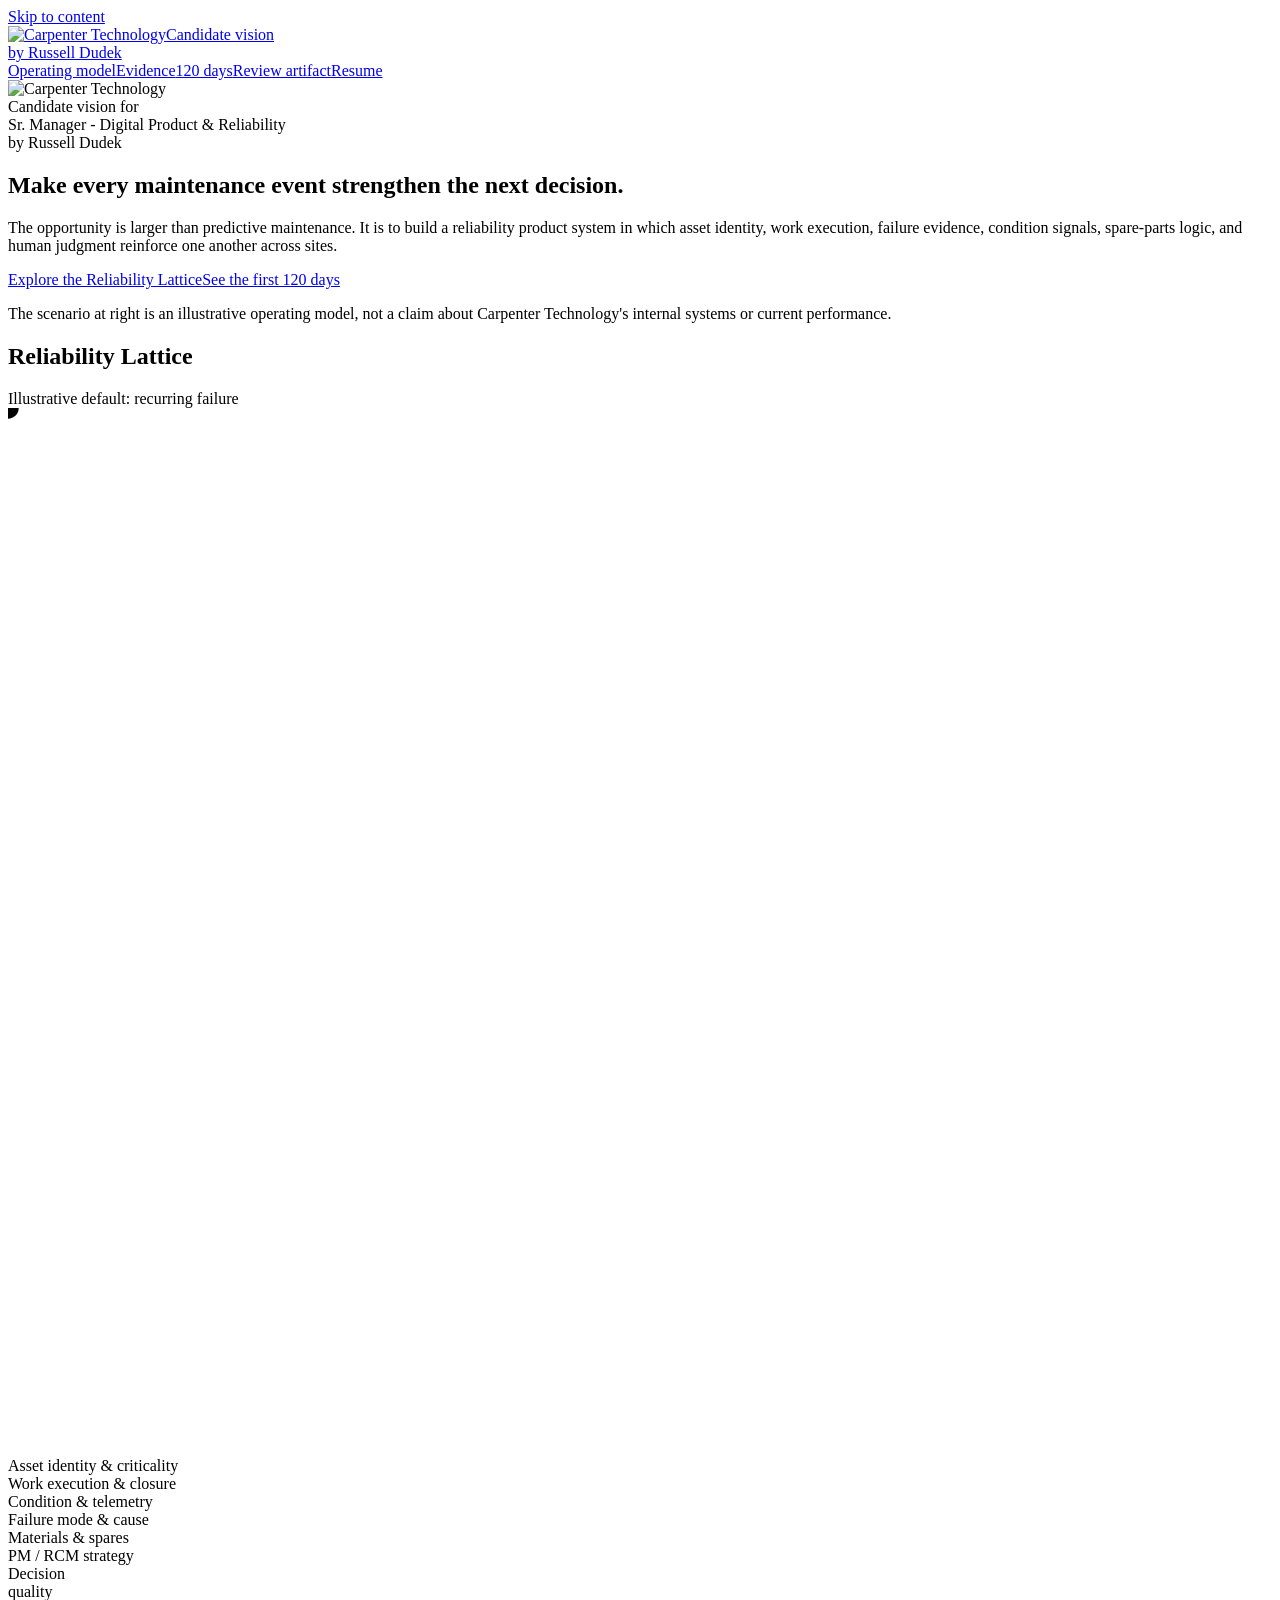
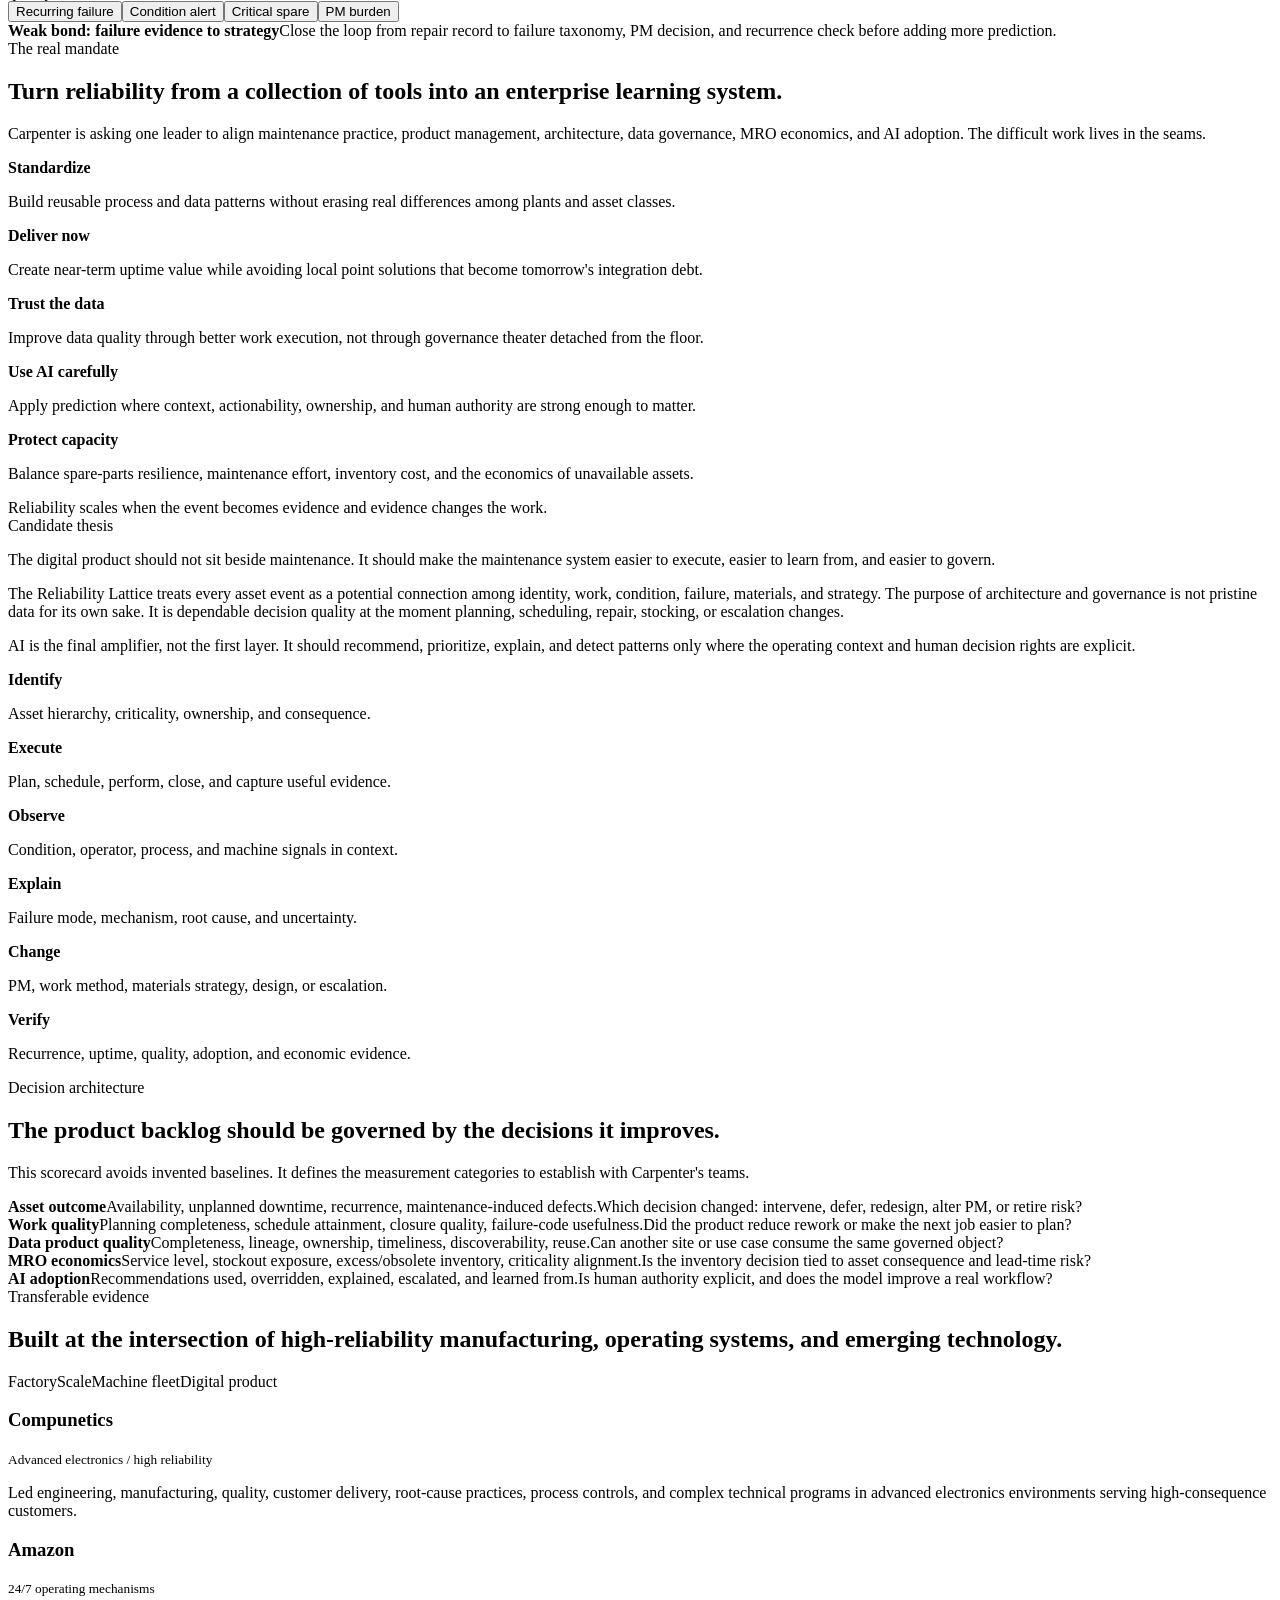
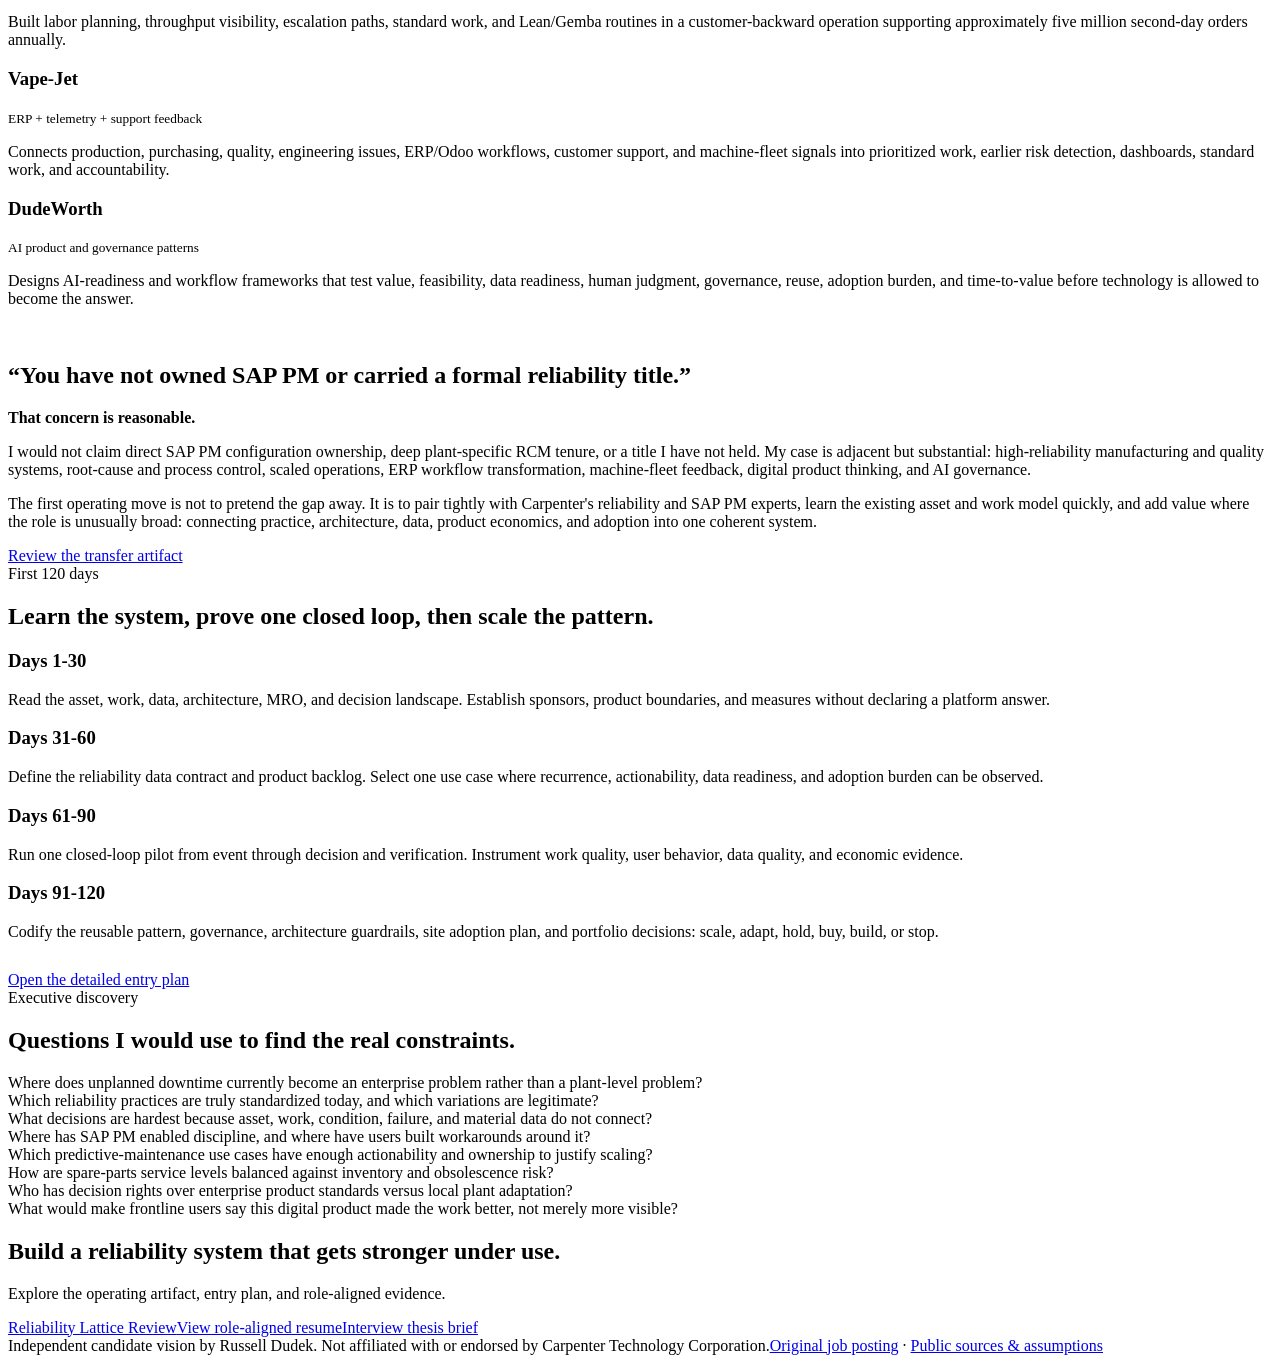
==== index.html @ b07e3f35 "Publish Carpenter candidate vision site" ====
<!doctype html><html lang="en"><head><meta charset="utf-8"><meta name="viewport" content="width=device-width,initial-scale=1"><title>Carpenter Technology - Digital Reliability Candidate Vision</title><meta name="description" content="Independent candidate vision by Russell Dudek for Sr. Manager - Digital Product & Reliability at Carpenter Technology."><link rel="stylesheet" href="styles.css"></head><body><a class="skip" href="#main">Skip to content</a><header class="site-header"><nav class="nav"><a class="nav-brand" href="index.html"><img src="assets/brand/Carpenter_Technology.svg" alt="Carpenter Technology"><span>Candidate vision<br>by Russell Dudek</span></a><div class="nav-links"><a href="index.html#model">Operating model</a><a href="index.html#evidence">Evidence</a><a href="120-day-plan.html">120 days</a><a href="reliability-review.html">Review artifact</a><a href="resume.html">Resume</a></div></nav></header><main id="main">
<section class="hero">
  <div class="hero-copy">
    <div class="employer-lockup"><img src="assets/brand/Carpenter_Technology.svg" alt="Carpenter Technology"><div class="independent">Candidate vision for<br>Sr. Manager - Digital Product & Reliability<br>by Russell Dudek</div></div>
    <h1>Make every maintenance event <strong>strengthen the next decision.</strong></h1>
    <p class="hero-deck">The opportunity is larger than predictive maintenance. It is to build a reliability product system in which asset identity, work execution, failure evidence, condition signals, spare-parts logic, and human judgment reinforce one another across sites.</p>
    <div class="hero-ctas"><a class="btn red" href="#model">Explore the Reliability Lattice</a><a class="btn secondary" href="120-day-plan.html">See the first 120 days</a></div>
    <p class="micro-note">The scenario at right is an illustrative operating model, not a claim about Carpenter Technology's internal systems or current performance.</p>
  </div>
  <div class="hero-system">
    <div class="lattice-wrap">
      <div class="lattice-title"><h2>Reliability Lattice</h2><span>Illustrative default: recurring failure</span></div>
      <div class="lattice" id="lattice" aria-live="polite">
        <svg viewBox="0 0 590 488" role="img" aria-label="Six connected reliability domains surrounding a decision core"><line class="bond b12" x1="91" y1="244" x2="207" y2="103"/><line class="bond b23" x1="207" y1="103" x2="373" y2="103"/><line class="bond b34" x1="373" y1="103" x2="491" y2="244"/><line class="bond b45" x1="491" y1="244" x2="373" y2="385"/><line class="bond b56" x1="373" y1="385" x2="207" y2="385"/><line class="bond b61" x1="207" y1="385" x2="91" y2="244"/><line class="bond b1c" x1="91" y1="244" x2="295" y2="244"/><line class="bond b2c" x1="207" y1="103" x2="295" y2="244"/><line class="bond b3c" x1="373" y1="103" x2="295" y2="244"/><line class="bond b4c" x1="491" y1="244" x2="295" y2="244"/><line class="bond b5c" x1="373" y1="385" x2="295" y2="244"/><line class="bond b6c" x1="207" y1="385" x2="295" y2="244"/><circle class="pulse" r="5"/></svg>
        <div class="node n1" data-node="asset">Asset identity & criticality</div><div class="node n2" data-node="work">Work execution & closure</div><div class="node n3" data-node="condition">Condition & telemetry</div><div class="node n4" data-node="failure">Failure mode & cause</div><div class="node n5" data-node="material">Materials & spares</div><div class="node n6" data-node="strategy">PM / RCM strategy</div><div class="lattice-core">Decision<br>quality</div>
      </div>
      <div class="scenario-controls" role="group" aria-label="Reliability scenarios"><button class="scenario" data-scenario="repeat" aria-pressed="true">Recurring failure</button><button class="scenario" data-scenario="alert" aria-pressed="false">Condition alert</button><button class="scenario" data-scenario="spare" aria-pressed="false">Critical spare</button><button class="scenario" data-scenario="pm" aria-pressed="false">PM burden</button></div>
      <div class="scenario-readout" id="scenario-readout"><strong>Weak bond: failure evidence to strategy</strong>Close the loop from repair record to failure taxonomy, PM decision, and recurrence check before adding more prediction.</div>
    </div>
  </div>
</section>
<section class="section pressure-band"><div class="container"><div class="section-kicker">The real mandate</div><h2>Turn reliability from a collection of tools into an enterprise learning system.</h2><p class="lead">Carpenter is asking one leader to align maintenance practice, product management, architecture, data governance, MRO economics, and AI adoption. The difficult work lives in the seams.</p><div class="pressure-grid"><div class="pressure"><b>Standardize</b><p>Build reusable process and data patterns without erasing real differences among plants and asset classes.</p></div><div class="pressure"><b>Deliver now</b><p>Create near-term uptime value while avoiding local point solutions that become tomorrow's integration debt.</p></div><div class="pressure"><b>Trust the data</b><p>Improve data quality through better work execution, not through governance theater detached from the floor.</p></div><div class="pressure"><b>Use AI carefully</b><p>Apply prediction where context, actionability, ownership, and human authority are strong enough to matter.</p></div><div class="pressure"><b>Protect capacity</b><p>Balance spare-parts resilience, maintenance effort, inventory cost, and the economics of unavailable assets.</p></div></div></div></section>
<section class="section" id="model"><div class="container"><div class="thesis-slab"><div class="big-quote">Reliability scales when the <span>event becomes evidence</span> and evidence changes the work.</div><div class="thesis-copy"><div class="section-kicker">Candidate thesis</div><p>The digital product should not sit beside maintenance. It should make the maintenance system easier to execute, easier to learn from, and easier to govern.</p><p>The Reliability Lattice treats every asset event as a potential connection among identity, work, condition, failure, materials, and strategy. The purpose of architecture and governance is not pristine data for its own sake. It is dependable decision quality at the moment planning, scheduling, repair, stocking, or escalation changes.</p><p>AI is the final amplifier, not the first layer. It should recommend, prioritize, explain, and detect patterns only where the operating context and human decision rights are explicit.</p></div></div><div class="model-rail"><div class="model-step" data-step="01"><b>Identify</b><p>Asset hierarchy, criticality, ownership, and consequence.</p></div><div class="model-step" data-step="02"><b>Execute</b><p>Plan, schedule, perform, close, and capture useful evidence.</p></div><div class="model-step" data-step="03"><b>Observe</b><p>Condition, operator, process, and machine signals in context.</p></div><div class="model-step" data-step="04"><b>Explain</b><p>Failure mode, mechanism, root cause, and uncertainty.</p></div><div class="model-step" data-step="05"><b>Change</b><p>PM, work method, materials strategy, design, or escalation.</p></div><div class="model-step" data-step="06"><b>Verify</b><p>Recurrence, uptime, quality, adoption, and economic evidence.</p></div></div></div></section>
<section class="section scorecard"><div class="container"><div class="section-kicker">Decision architecture</div><h2>The product backlog should be governed by the decisions it improves.</h2><p class="lead">This scorecard avoids invented baselines. It defines the measurement categories to establish with Carpenter's teams.</p><div class="score-row"><b>Asset outcome</b><span>Availability, unplanned downtime, recurrence, maintenance-induced defects.</span><span>Which decision changed: intervene, defer, redesign, alter PM, or retire risk?</span></div><div class="score-row"><b>Work quality</b><span>Planning completeness, schedule attainment, closure quality, failure-code usefulness.</span><span>Did the product reduce rework or make the next job easier to plan?</span></div><div class="score-row"><b>Data product quality</b><span>Completeness, lineage, ownership, timeliness, discoverability, reuse.</span><span>Can another site or use case consume the same governed object?</span></div><div class="score-row"><b>MRO economics</b><span>Service level, stockout exposure, excess/obsolete inventory, criticality alignment.</span><span>Is the inventory decision tied to asset consequence and lead-time risk?</span></div><div class="score-row"><b>AI adoption</b><span>Recommendations used, overridden, explained, escalated, and learned from.</span><span>Is human authority explicit, and does the model improve a real workflow?</span></div></div></section>
<section class="section" id="evidence"><div class="container"><div class="section-kicker">Transferable evidence</div><h2>Built at the intersection of high-reliability manufacturing, operating systems, and emerging technology.</h2><div class="evidence-path"><div class="evidence-rail"><span>Factory</span><span>Scale</span><span>Machine fleet</span><span>Digital product</span></div><div class="evidence-list"><div class="evidence-item"><div><h3>Compunetics</h3><small>Advanced electronics / high reliability</small></div><p>Led engineering, manufacturing, quality, customer delivery, root-cause practices, process controls, and complex technical programs in advanced electronics environments serving high-consequence customers.</p></div><div class="evidence-item"><div><h3>Amazon</h3><small>24/7 operating mechanisms</small></div><p>Built labor planning, throughput visibility, escalation paths, standard work, and Lean/Gemba routines in a customer-backward operation supporting approximately five million second-day orders annually.</p></div><div class="evidence-item"><div><h3>Vape-Jet</h3><small>ERP + telemetry + support feedback</small></div><p>Connects production, purchasing, quality, engineering issues, ERP/Odoo workflows, customer support, and machine-fleet signals into prioritized work, earlier risk detection, dashboards, standard work, and accountability.</p></div><div class="evidence-item"><div><h3>DudeWorth</h3><small>AI product and governance patterns</small></div><p>Designs AI-readiness and workflow frameworks that test value, feasibility, data readiness, human judgment, governance, reuse, adoption burden, and time-to-value before technology is allowed to become the answer.</p></div></div></div></div></section>
<section class="objection"><div><div class="section-kicker" style="color:#fff">The hard objection</div><h2>“You have not owned SAP PM or carried a formal reliability title.”</h2></div><div><strong>That concern is reasonable.</strong><p>I would not claim direct SAP PM configuration ownership, deep plant-specific RCM tenure, or a title I have not held. My case is adjacent but substantial: high-reliability manufacturing and quality systems, root-cause and process control, scaled operations, ERP workflow transformation, machine-fleet feedback, digital product thinking, and AI governance.</p><p>The first operating move is not to pretend the gap away. It is to pair tightly with Carpenter's reliability and SAP PM experts, learn the existing asset and work model quickly, and add value where the role is unusually broad: connecting practice, architecture, data, product economics, and adoption into one coherent system.</p><a class="btn secondary" href="reliability-review.html">Review the transfer artifact</a></div></section>
<section class="section"><div class="container"><div class="section-kicker">First 120 days</div><h2>Learn the system, prove one closed loop, then scale the pattern.</h2><div class="plan-strip"><div class="phase"><h3>Days 1-30</h3><p>Read the asset, work, data, architecture, MRO, and decision landscape. Establish sponsors, product boundaries, and measures without declaring a platform answer.</p></div><div class="phase"><h3>Days 31-60</h3><p>Define the reliability data contract and product backlog. Select one use case where recurrence, actionability, data readiness, and adoption burden can be observed.</p></div><div class="phase"><h3>Days 61-90</h3><p>Run one closed-loop pilot from event through decision and verification. Instrument work quality, user behavior, data quality, and economic evidence.</p></div><div class="phase"><h3>Days 91-120</h3><p>Codify the reusable pattern, governance, architecture guardrails, site adoption plan, and portfolio decisions: scale, adapt, hold, buy, build, or stop.</p></div></div><div style="margin-top:30px"><a class="btn" href="120-day-plan.html">Open the detailed entry plan</a></div></div></section>
<section class="section"><div class="container"><div class="section-kicker">Executive discovery</div><h2>Questions I would use to find the real constraints.</h2><div class="question-list"><div class="question">Where does unplanned downtime currently become an enterprise problem rather than a plant-level problem?</div><div class="question">Which reliability practices are truly standardized today, and which variations are legitimate?</div><div class="question">What decisions are hardest because asset, work, condition, failure, and material data do not connect?</div><div class="question">Where has SAP PM enabled discipline, and where have users built workarounds around it?</div><div class="question">Which predictive-maintenance use cases have enough actionability and ownership to justify scaling?</div><div class="question">How are spare-parts service levels balanced against inventory and obsolescence risk?</div><div class="question">Who has decision rights over enterprise product standards versus local plant adaptation?</div><div class="question">What would make frontline users say this digital product made the work better, not merely more visible?</div></div></div></section>
<section class="final-cta"><h2>Build a reliability system that gets stronger under use.</h2><p>Explore the operating artifact, entry plan, and role-aligned evidence.</p><div class="final-actions"><a class="btn red" href="reliability-review.html">Reliability Lattice Review</a><a class="btn secondary" href="resume.html">View role-aligned resume</a><a class="btn secondary" href="interview-brief.html">Interview thesis brief</a></div></section>
</main><footer class="footer"><div class="footer-inner"><span>Independent candidate vision by Russell Dudek. Not affiliated with or endorsed by Carpenter Technology Corporation.</span><span><a href="https://cartech.wd5.myworkdayjobs.com/CTCExternal/job/Reading-PA/Sr-Manager---Digital-Product---Reliability_26532?source=LinkedIn">Original job posting</a> · <a href="sources.html">Public sources & assumptions</a></span></div></footer><script src="app.js"></script></body></html>
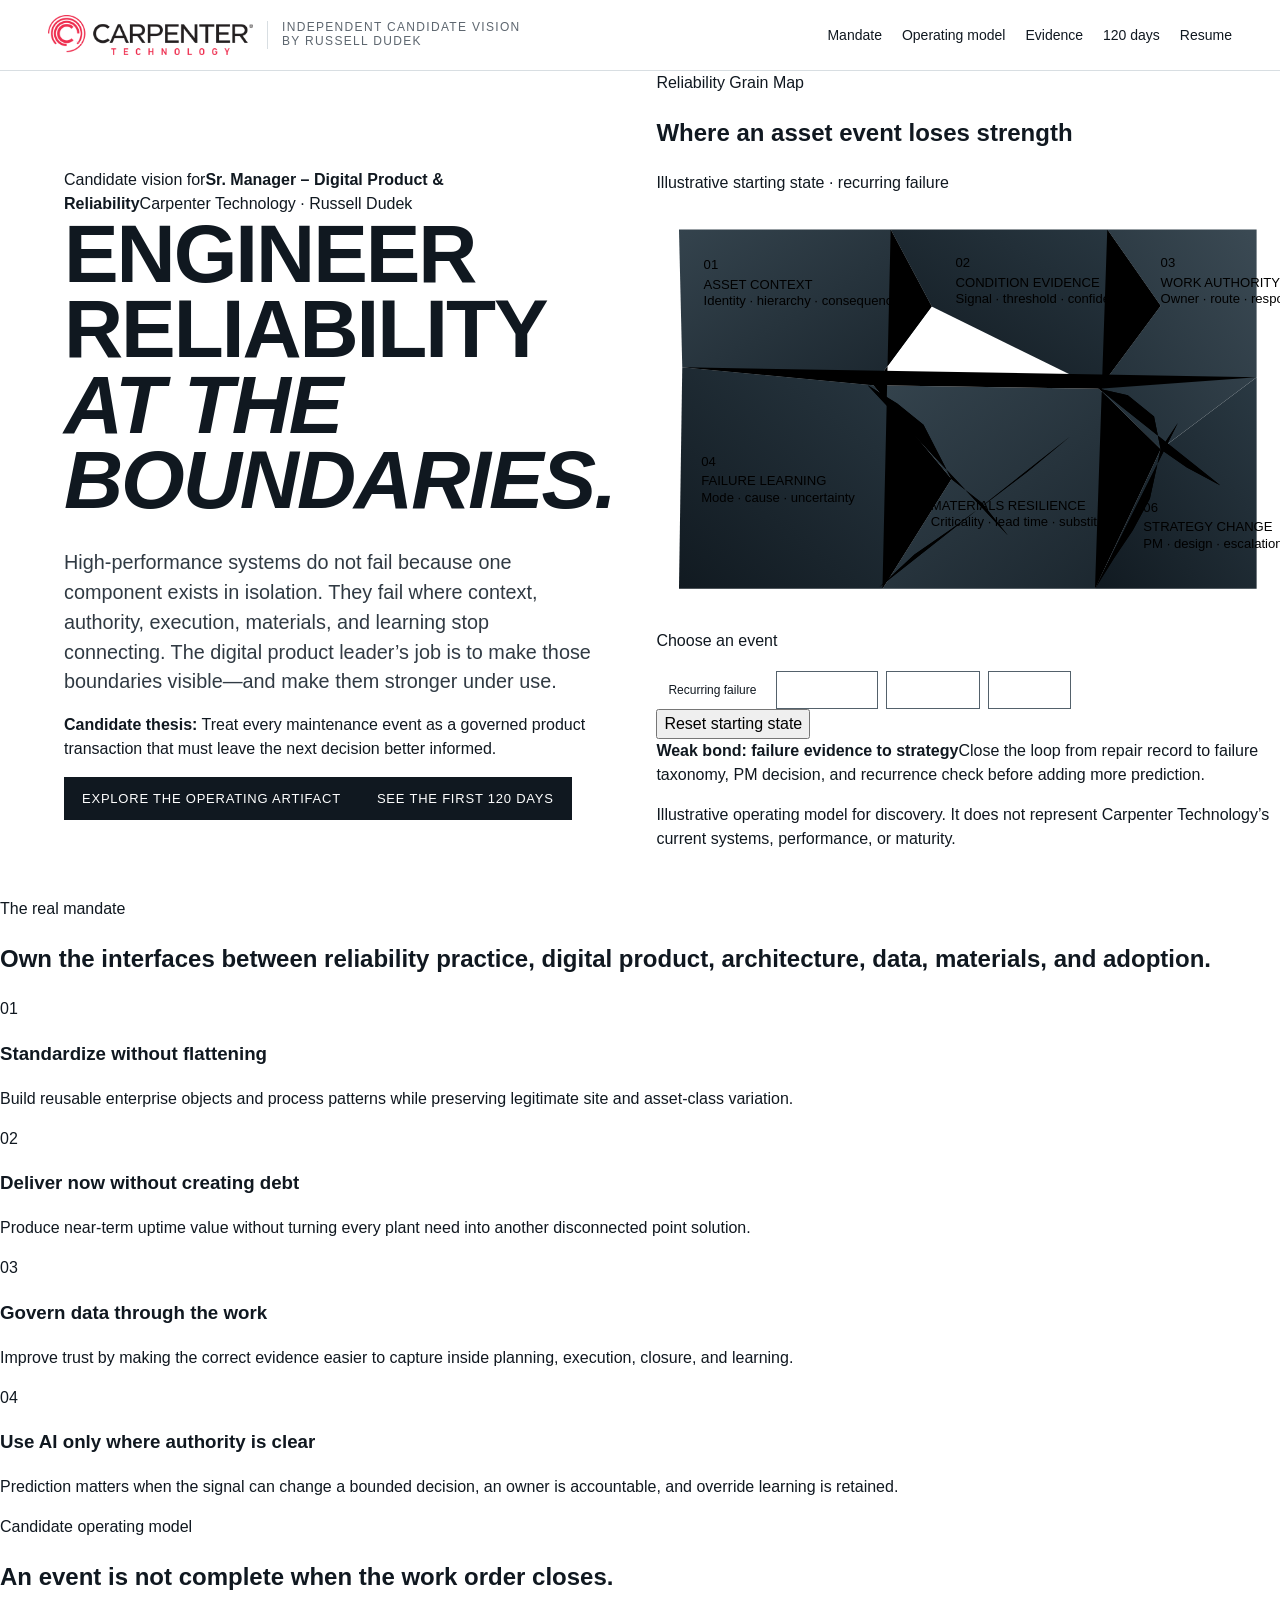
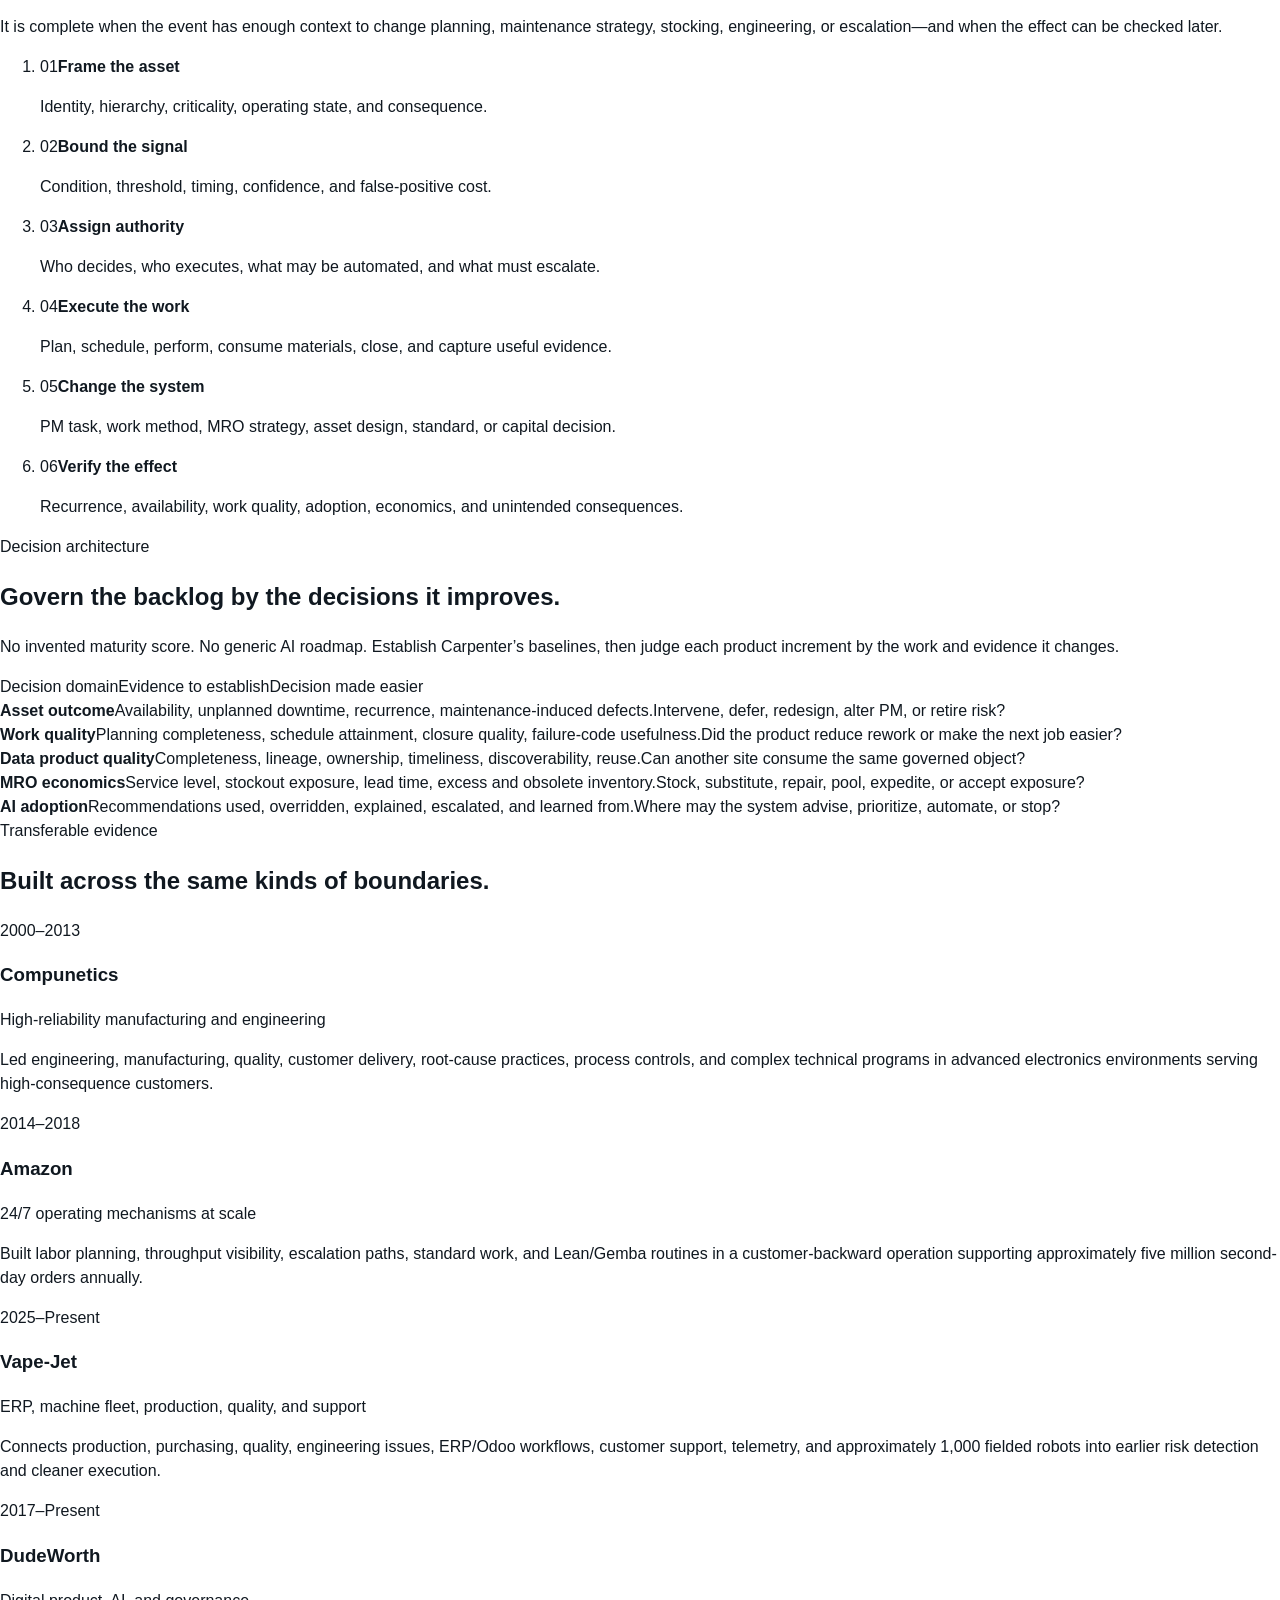
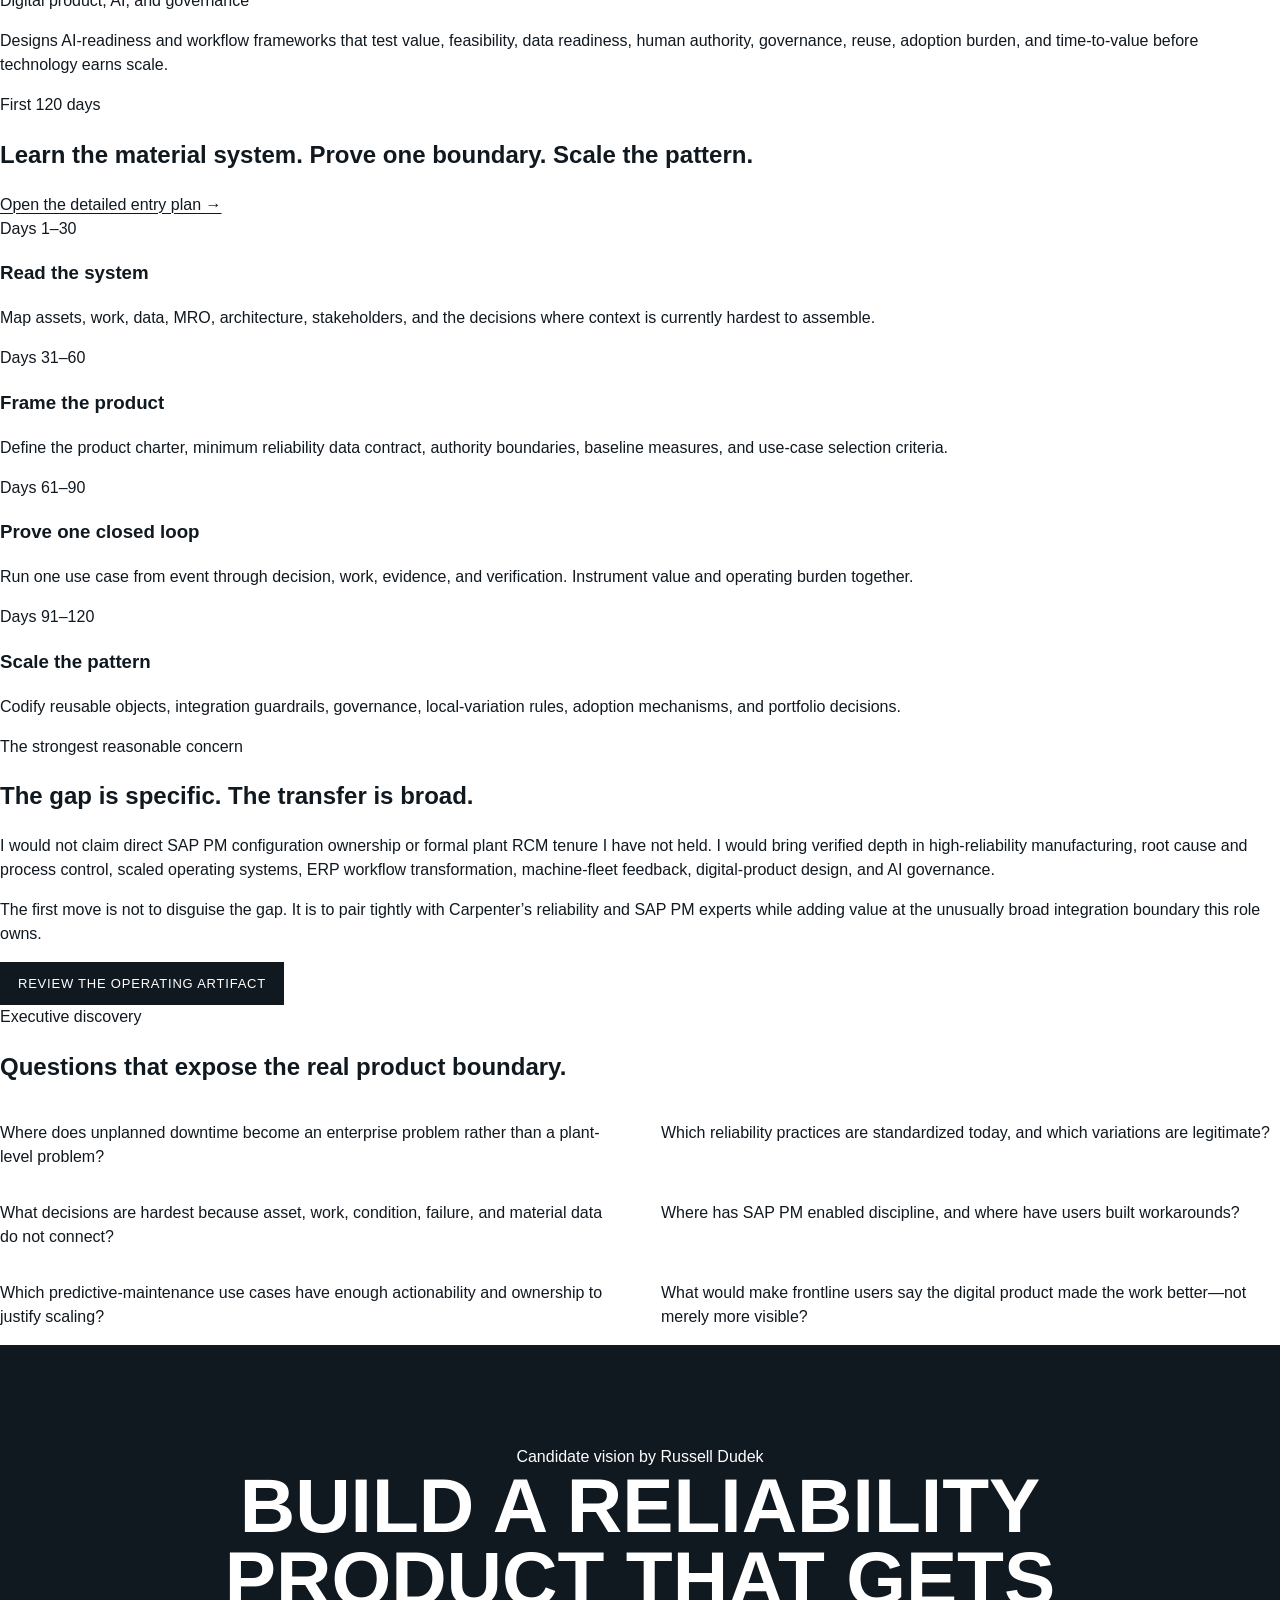
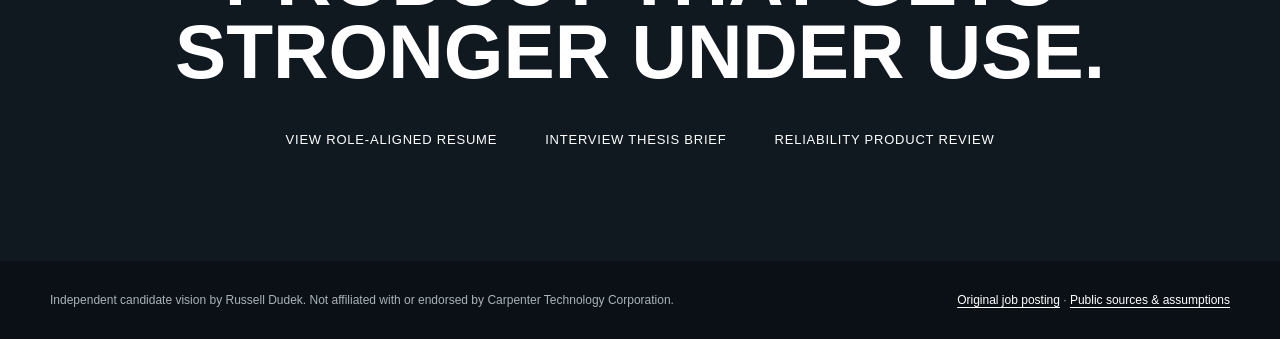
==== commit bc112516: "Redesign Carpenter candidate vision around reliability boundaries" ====
--- a/index.html
+++ b/index.html
@@ -1,30 +1 @@
-<!doctype html><html lang="en"><head><meta charset="utf-8"><meta name="viewport" content="width=device-width,initial-scale=1"><title>Carpenter Technology - Digital Reliability Candidate Vision</title><meta name="description" content="Independent candidate vision by Russell Dudek for Sr. Manager - Digital Product & Reliability at Carpenter Technology."><link rel="stylesheet" href="styles.css"></head><body><a class="skip" href="#main">Skip to content</a><header class="site-header"><nav class="nav"><a class="nav-brand" href="index.html"><img src="assets/brand/Carpenter_Technology.svg" alt="Carpenter Technology"><span>Candidate vision<br>by Russell Dudek</span></a><div class="nav-links"><a href="index.html#model">Operating model</a><a href="index.html#evidence">Evidence</a><a href="120-day-plan.html">120 days</a><a href="reliability-review.html">Review artifact</a><a href="resume.html">Resume</a></div></nav></header><main id="main">
-<section class="hero">
-  <div class="hero-copy">
-    <div class="employer-lockup"><img src="assets/brand/Carpenter_Technology.svg" alt="Carpenter Technology"><div class="independent">Candidate vision for<br>Sr. Manager - Digital Product & Reliability<br>by Russell Dudek</div></div>
-    <h1>Make every maintenance event <strong>strengthen the next decision.</strong></h1>
-    <p class="hero-deck">The opportunity is larger than predictive maintenance. It is to build a reliability product system in which asset identity, work execution, failure evidence, condition signals, spare-parts logic, and human judgment reinforce one another across sites.</p>
-    <div class="hero-ctas"><a class="btn red" href="#model">Explore the Reliability Lattice</a><a class="btn secondary" href="120-day-plan.html">See the first 120 days</a></div>
-    <p class="micro-note">The scenario at right is an illustrative operating model, not a claim about Carpenter Technology's internal systems or current performance.</p>
-  </div>
-  <div class="hero-system">
-    <div class="lattice-wrap">
-      <div class="lattice-title"><h2>Reliability Lattice</h2><span>Illustrative default: recurring failure</span></div>
-      <div class="lattice" id="lattice" aria-live="polite">
-        <svg viewBox="0 0 590 488" role="img" aria-label="Six connected reliability domains surrounding a decision core"><line class="bond b12" x1="91" y1="244" x2="207" y2="103"/><line class="bond b23" x1="207" y1="103" x2="373" y2="103"/><line class="bond b34" x1="373" y1="103" x2="491" y2="244"/><line class="bond b45" x1="491" y1="244" x2="373" y2="385"/><line class="bond b56" x1="373" y1="385" x2="207" y2="385"/><line class="bond b61" x1="207" y1="385" x2="91" y2="244"/><line class="bond b1c" x1="91" y1="244" x2="295" y2="244"/><line class="bond b2c" x1="207" y1="103" x2="295" y2="244"/><line class="bond b3c" x1="373" y1="103" x2="295" y2="244"/><line class="bond b4c" x1="491" y1="244" x2="295" y2="244"/><line class="bond b5c" x1="373" y1="385" x2="295" y2="244"/><line class="bond b6c" x1="207" y1="385" x2="295" y2="244"/><circle class="pulse" r="5"/></svg>
-        <div class="node n1" data-node="asset">Asset identity & criticality</div><div class="node n2" data-node="work">Work execution & closure</div><div class="node n3" data-node="condition">Condition & telemetry</div><div class="node n4" data-node="failure">Failure mode & cause</div><div class="node n5" data-node="material">Materials & spares</div><div class="node n6" data-node="strategy">PM / RCM strategy</div><div class="lattice-core">Decision<br>quality</div>
-      </div>
-      <div class="scenario-controls" role="group" aria-label="Reliability scenarios"><button class="scenario" data-scenario="repeat" aria-pressed="true">Recurring failure</button><button class="scenario" data-scenario="alert" aria-pressed="false">Condition alert</button><button class="scenario" data-scenario="spare" aria-pressed="false">Critical spare</button><button class="scenario" data-scenario="pm" aria-pressed="false">PM burden</button></div>
-      <div class="scenario-readout" id="scenario-readout"><strong>Weak bond: failure evidence to strategy</strong>Close the loop from repair record to failure taxonomy, PM decision, and recurrence check before adding more prediction.</div>
-    </div>
-  </div>
-</section>
-<section class="section pressure-band"><div class="container"><div class="section-kicker">The real mandate</div><h2>Turn reliability from a collection of tools into an enterprise learning system.</h2><p class="lead">Carpenter is asking one leader to align maintenance practice, product management, architecture, data governance, MRO economics, and AI adoption. The difficult work lives in the seams.</p><div class="pressure-grid"><div class="pressure"><b>Standardize</b><p>Build reusable process and data patterns without erasing real differences among plants and asset classes.</p></div><div class="pressure"><b>Deliver now</b><p>Create near-term uptime value while avoiding local point solutions that become tomorrow's integration debt.</p></div><div class="pressure"><b>Trust the data</b><p>Improve data quality through better work execution, not through governance theater detached from the floor.</p></div><div class="pressure"><b>Use AI carefully</b><p>Apply prediction where context, actionability, ownership, and human authority are strong enough to matter.</p></div><div class="pressure"><b>Protect capacity</b><p>Balance spare-parts resilience, maintenance effort, inventory cost, and the economics of unavailable assets.</p></div></div></div></section>
-<section class="section" id="model"><div class="container"><div class="thesis-slab"><div class="big-quote">Reliability scales when the <span>event becomes evidence</span> and evidence changes the work.</div><div class="thesis-copy"><div class="section-kicker">Candidate thesis</div><p>The digital product should not sit beside maintenance. It should make the maintenance system easier to execute, easier to learn from, and easier to govern.</p><p>The Reliability Lattice treats every asset event as a potential connection among identity, work, condition, failure, materials, and strategy. The purpose of architecture and governance is not pristine data for its own sake. It is dependable decision quality at the moment planning, scheduling, repair, stocking, or escalation changes.</p><p>AI is the final amplifier, not the first layer. It should recommend, prioritize, explain, and detect patterns only where the operating context and human decision rights are explicit.</p></div></div><div class="model-rail"><div class="model-step" data-step="01"><b>Identify</b><p>Asset hierarchy, criticality, ownership, and consequence.</p></div><div class="model-step" data-step="02"><b>Execute</b><p>Plan, schedule, perform, close, and capture useful evidence.</p></div><div class="model-step" data-step="03"><b>Observe</b><p>Condition, operator, process, and machine signals in context.</p></div><div class="model-step" data-step="04"><b>Explain</b><p>Failure mode, mechanism, root cause, and uncertainty.</p></div><div class="model-step" data-step="05"><b>Change</b><p>PM, work method, materials strategy, design, or escalation.</p></div><div class="model-step" data-step="06"><b>Verify</b><p>Recurrence, uptime, quality, adoption, and economic evidence.</p></div></div></div></section>
-<section class="section scorecard"><div class="container"><div class="section-kicker">Decision architecture</div><h2>The product backlog should be governed by the decisions it improves.</h2><p class="lead">This scorecard avoids invented baselines. It defines the measurement categories to establish with Carpenter's teams.</p><div class="score-row"><b>Asset outcome</b><span>Availability, unplanned downtime, recurrence, maintenance-induced defects.</span><span>Which decision changed: intervene, defer, redesign, alter PM, or retire risk?</span></div><div class="score-row"><b>Work quality</b><span>Planning completeness, schedule attainment, closure quality, failure-code usefulness.</span><span>Did the product reduce rework or make the next job easier to plan?</span></div><div class="score-row"><b>Data product quality</b><span>Completeness, lineage, ownership, timeliness, discoverability, reuse.</span><span>Can another site or use case consume the same governed object?</span></div><div class="score-row"><b>MRO economics</b><span>Service level, stockout exposure, excess/obsolete inventory, criticality alignment.</span><span>Is the inventory decision tied to asset consequence and lead-time risk?</span></div><div class="score-row"><b>AI adoption</b><span>Recommendations used, overridden, explained, escalated, and learned from.</span><span>Is human authority explicit, and does the model improve a real workflow?</span></div></div></section>
-<section class="section" id="evidence"><div class="container"><div class="section-kicker">Transferable evidence</div><h2>Built at the intersection of high-reliability manufacturing, operating systems, and emerging technology.</h2><div class="evidence-path"><div class="evidence-rail"><span>Factory</span><span>Scale</span><span>Machine fleet</span><span>Digital product</span></div><div class="evidence-list"><div class="evidence-item"><div><h3>Compunetics</h3><small>Advanced electronics / high reliability</small></div><p>Led engineering, manufacturing, quality, customer delivery, root-cause practices, process controls, and complex technical programs in advanced electronics environments serving high-consequence customers.</p></div><div class="evidence-item"><div><h3>Amazon</h3><small>24/7 operating mechanisms</small></div><p>Built labor planning, throughput visibility, escalation paths, standard work, and Lean/Gemba routines in a customer-backward operation supporting approximately five million second-day orders annually.</p></div><div class="evidence-item"><div><h3>Vape-Jet</h3><small>ERP + telemetry + support feedback</small></div><p>Connects production, purchasing, quality, engineering issues, ERP/Odoo workflows, customer support, and machine-fleet signals into prioritized work, earlier risk detection, dashboards, standard work, and accountability.</p></div><div class="evidence-item"><div><h3>DudeWorth</h3><small>AI product and governance patterns</small></div><p>Designs AI-readiness and workflow frameworks that test value, feasibility, data readiness, human judgment, governance, reuse, adoption burden, and time-to-value before technology is allowed to become the answer.</p></div></div></div></div></section>
-<section class="objection"><div><div class="section-kicker" style="color:#fff">The hard objection</div><h2>“You have not owned SAP PM or carried a formal reliability title.”</h2></div><div><strong>That concern is reasonable.</strong><p>I would not claim direct SAP PM configuration ownership, deep plant-specific RCM tenure, or a title I have not held. My case is adjacent but substantial: high-reliability manufacturing and quality systems, root-cause and process control, scaled operations, ERP workflow transformation, machine-fleet feedback, digital product thinking, and AI governance.</p><p>The first operating move is not to pretend the gap away. It is to pair tightly with Carpenter's reliability and SAP PM experts, learn the existing asset and work model quickly, and add value where the role is unusually broad: connecting practice, architecture, data, product economics, and adoption into one coherent system.</p><a class="btn secondary" href="reliability-review.html">Review the transfer artifact</a></div></section>
-<section class="section"><div class="container"><div class="section-kicker">First 120 days</div><h2>Learn the system, prove one closed loop, then scale the pattern.</h2><div class="plan-strip"><div class="phase"><h3>Days 1-30</h3><p>Read the asset, work, data, architecture, MRO, and decision landscape. Establish sponsors, product boundaries, and measures without declaring a platform answer.</p></div><div class="phase"><h3>Days 31-60</h3><p>Define the reliability data contract and product backlog. Select one use case where recurrence, actionability, data readiness, and adoption burden can be observed.</p></div><div class="phase"><h3>Days 61-90</h3><p>Run one closed-loop pilot from event through decision and verification. Instrument work quality, user behavior, data quality, and economic evidence.</p></div><div class="phase"><h3>Days 91-120</h3><p>Codify the reusable pattern, governance, architecture guardrails, site adoption plan, and portfolio decisions: scale, adapt, hold, buy, build, or stop.</p></div></div><div style="margin-top:30px"><a class="btn" href="120-day-plan.html">Open the detailed entry plan</a></div></div></section>
-<section class="section"><div class="container"><div class="section-kicker">Executive discovery</div><h2>Questions I would use to find the real constraints.</h2><div class="question-list"><div class="question">Where does unplanned downtime currently become an enterprise problem rather than a plant-level problem?</div><div class="question">Which reliability practices are truly standardized today, and which variations are legitimate?</div><div class="question">What decisions are hardest because asset, work, condition, failure, and material data do not connect?</div><div class="question">Where has SAP PM enabled discipline, and where have users built workarounds around it?</div><div class="question">Which predictive-maintenance use cases have enough actionability and ownership to justify scaling?</div><div class="question">How are spare-parts service levels balanced against inventory and obsolescence risk?</div><div class="question">Who has decision rights over enterprise product standards versus local plant adaptation?</div><div class="question">What would make frontline users say this digital product made the work better, not merely more visible?</div></div></div></section>
-<section class="final-cta"><h2>Build a reliability system that gets stronger under use.</h2><p>Explore the operating artifact, entry plan, and role-aligned evidence.</p><div class="final-actions"><a class="btn red" href="reliability-review.html">Reliability Lattice Review</a><a class="btn secondary" href="resume.html">View role-aligned resume</a><a class="btn secondary" href="interview-brief.html">Interview thesis brief</a></div></section>
-</main><footer class="footer"><div class="footer-inner"><span>Independent candidate vision by Russell Dudek. Not affiliated with or endorsed by Carpenter Technology Corporation.</span><span><a href="https://cartech.wd5.myworkdayjobs.com/CTCExternal/job/Reading-PA/Sr-Manager---Digital-Product---Reliability_26532?source=LinkedIn">Original job posting</a> · <a href="sources.html">Public sources & assumptions</a></span></div></footer><script src="app.js"></script></body></html>+<!doctype html><html lang="en"><head><meta charset="utf-8"><meta name="viewport" content="width=device-width,initial-scale=1"><title>Carpenter Technology | Digital Product & Reliability Candidate Vision</title><meta name="description" content="Independent candidate vision by Russell Dudek for Sr. Manager – Digital Product & Reliability at Carpenter Technology."><link rel="stylesheet" href="styles.css"></head><body><a class="skip" href="#main">Skip to content</a><header class="site-header"><nav class="nav" aria-label="Primary navigation"><a class="nav-brand" href="index.html"><img src="assets/brand/Carpenter_Technology.svg" alt="Carpenter Technology"><span>Independent candidate vision<br>by Russell Dudek</span></a><div class="nav-links"><a href="#mandate">Mandate</a><a href="#model">Operating model</a><a href="#evidence">Evidence</a><a href="120-day-plan.html">120 days</a><a class="nav-cta" href="resume.html">Resume</a></div></nav></header><main id="main"><section class="hero"><div class="hero-copy"><div class="candidate-lockup"><span>Candidate vision for</span><strong>Sr. Manager – Digital Product & Reliability</strong><span>Carpenter Technology · Russell Dudek</span></div><h1>Engineer reliability <em>at the boundaries.</em></h1><p class="hero-deck">High-performance systems do not fail because one component exists in isolation. They fail where context, authority, execution, materials, and learning stop connecting. The digital product leader’s job is to make those boundaries visible—and make them stronger under use.</p><div class="hero-thesis"><span class="thesis-rule" aria-hidden="true"></span><p><strong>Candidate thesis:</strong> Treat every maintenance event as a governed product transaction that must leave the next decision better informed.</p></div><div class="hero-actions"><a class="btn btn-primary" href="#grain-map">Explore the operating artifact</a><a class="btn btn-ghost" href="120-day-plan.html">See the first 120 days</a></div></div><div class="hero-art" id="grain-map"><div class="artifact-heading"><div><span class="artifact-kicker">Reliability Grain Map</span><h2>Where an asset event loses strength</h2></div><span class="artifact-default">Illustrative starting state · recurring failure</span></div><div class="grain-field" data-scenario="repeat" aria-live="polite"><svg class="grain-svg" viewBox="0 0 760 520" role="img" aria-labelledby="grain-title grain-desc"><title id="grain-title">Reliability Grain Map</title><desc id="grain-desc">A metallurgical grain-boundary metaphor showing six connected reliability domains. Scenario selection reveals the boundary where context or authority is lost, then shows the product response that closes the learning loop.</desc><defs><linearGradient id="metalA" x1="0" y1="0" x2="1" y2="1"><stop offset="0" stop-color="#34434D"/><stop offset="1" stop-color="#19242C"/></linearGradient><linearGradient id="metalB" x1="1" y1="0" x2="0" y2="1"><stop offset="0" stop-color="#2A3943"/><stop offset="1" stop-color="#111A21"/></linearGradient><linearGradient id="metalC" x1="0" y1="1" x2="1" y2="0"><stop offset="0" stop-color="#202D36"/><stop offset="1" stop-color="#3B4A54"/></linearGradient><filter id="softGlow" x="-50%" y="-50%" width="200%" height="200%"><feGaussianBlur stdDeviation="5" result="blur"/><feMerge><feMergeNode in="blur"/><feMergeNode in="SourceGraphic"/></feMerge></filter></defs><g class="grain-regions"><path class="grain-zone" data-zone="asset" d="M28 42H286L336 136L265 232L32 210Z" fill="url(#metalA)"/><path class="grain-zone" data-zone="condition" d="M286 42H550L615 135L540 236L336 136Z" fill="url(#metalB)"/><path class="grain-zone" data-zone="work" d="M550 42H732V222L615 310L540 236L615 135Z" fill="url(#metalC)"/><path class="grain-zone" data-zone="failure" d="M32 210L265 232L360 346L276 480H28Z" fill="url(#metalB)"/><path class="grain-zone" data-zone="materials" d="M265 232L540 236L615 310L535 480H276L360 346Z" fill="url(#metalA)"/><path class="grain-zone" data-zone="strategy" d="M615 310L732 222V480H535Z" fill="url(#metalB)"/></g><g class="grain-lines" aria-hidden="true"><path d="M286 42L336 136L265 232L360 346L276 480"/><path d="M550 42L615 135L540 236L615 310L535 480"/><path d="M32 210L265 232L540 236L732 222"/></g><g class="fractures" aria-hidden="true"><path class="fracture fracture-repeat" data-fracture="repeat" d="M258 232L294 254L326 280L360 346L397 375L429 415"/><path class="fracture fracture-alert" data-fracture="alert" d="M540 236L575 244L607 270L615 310L647 332L688 354"/><path class="fracture fracture-spare" data-fracture="spare" d="M272 478L315 438L360 407L402 376L452 338L504 295"/><path class="fracture fracture-pm" data-fracture="pm" d="M535 480L558 443L581 409L602 370L615 310L636 278"/></g><g class="repairs" aria-hidden="true"><path class="repair repair-repeat" data-repair="repeat" d="M258 232L294 254L326 280L360 346L397 375L429 415"/><path class="repair repair-alert" data-repair="alert" d="M540 236L575 244L607 270L615 310L647 332L688 354"/><path class="repair repair-spare" data-repair="spare" d="M272 478L315 438L360 407L402 376L452 338L504 295"/><path class="repair repair-pm" data-repair="pm" d="M535 480L558 443L581 409L602 370L615 310L636 278"/></g><g class="grain-labels"><g transform="translate(58 90)"><text class="label-index">01</text><text class="label-title" y="24">ASSET CONTEXT</text><text class="label-sub" y="44">Identity · hierarchy · consequence</text></g><g transform="translate(365 88)"><text class="label-index">02</text><text class="label-title" y="24">CONDITION EVIDENCE</text><text class="label-sub" y="44">Signal · threshold · confidence</text></g><g transform="translate(615 88)"><text class="label-index">03</text><text class="label-title" y="24">WORK AUTHORITY</text><text class="label-sub" y="44">Owner · route · response</text></g><g transform="translate(55 330)"><text class="label-index">04</text><text class="label-title" y="24">FAILURE LEARNING</text><text class="label-sub" y="44">Mode · cause · uncertainty</text></g><g transform="translate(335 360)"><text class="label-index">05</text><text class="label-title" y="24">MATERIALS RESILIENCE</text><text class="label-sub" y="44">Criticality · lead time · substitute</text></g><g transform="translate(594 386)"><text class="label-index">06</text><text class="label-title" y="24">STRATEGY CHANGE</text><text class="label-sub" y="44">PM · design · escalation</text></g></g></svg><div class="boundary-marker" aria-hidden="true"><span></span></div></div><div class="scenario-bar"><div class="scenario-label">Choose an event</div><div class="scenario-controls" role="group" aria-label="Reliability event scenarios"><button class="scenario" type="button" data-scenario="repeat" aria-pressed="true">Recurring failure</button><button class="scenario" type="button" data-scenario="alert" aria-pressed="false">Condition alert</button><button class="scenario" type="button" data-scenario="spare" aria-pressed="false">Critical spare</button><button class="scenario" type="button" data-scenario="pm" aria-pressed="false">PM burden</button></div><button class="reset-state" type="button" data-reset>Reset starting state</button></div><div class="decision-readout" id="scenario-readout"><div class="readout-cell"><span>Boundary at risk</span><strong data-readout="boundary">Failure learning → strategy change</strong></div><div class="readout-cell"><span>Product decision</span><strong data-readout="decision">Do not change the PM until failure mode, confidence, authority, and verification are explicit.</strong></div><div class="readout-cell"><span>Evidence of closure</span><strong data-readout="evidence">The next recurrence check can show whether the intervention actually changed the pattern.</strong></div></div><p class="artifact-note">Illustrative operating model for discovery. It does not represent Carpenter Technology’s current systems, performance, or maturity.</p></div></section><section class="mandate" id="mandate"><div class="mandate-intro"><span class="eyebrow">The real mandate</span><h2>Own the interfaces between reliability practice, digital product, architecture, data, materials, and adoption.</h2></div><div class="mandate-tensions"><article><span>01</span><h3>Standardize without flattening</h3><p>Build reusable enterprise objects and process patterns while preserving legitimate site and asset-class variation.</p></article><article><span>02</span><h3>Deliver now without creating debt</h3><p>Produce near-term uptime value without turning every plant need into another disconnected point solution.</p></article><article><span>03</span><h3>Govern data through the work</h3><p>Improve trust by making the correct evidence easier to capture inside planning, execution, closure, and learning.</p></article><article><span>04</span><h3>Use AI only where authority is clear</h3><p>Prediction matters when the signal can change a bounded decision, an owner is accountable, and override learning is retained.</p></article></div></section><section class="operating-model" id="model"><div class="model-statement"><span class="eyebrow">Candidate operating model</span><h2>An event is not complete when the work order closes.</h2><p>It is complete when the event has enough context to change planning, maintenance strategy, stocking, engineering, or escalation—and when the effect can be checked later.</p></div><ol class="model-sequence"><li><span>01</span><strong>Frame the asset</strong><p>Identity, hierarchy, criticality, operating state, and consequence.</p></li><li><span>02</span><strong>Bound the signal</strong><p>Condition, threshold, timing, confidence, and false-positive cost.</p></li><li><span>03</span><strong>Assign authority</strong><p>Who decides, who executes, what may be automated, and what must escalate.</p></li><li><span>04</span><strong>Execute the work</strong><p>Plan, schedule, perform, consume materials, close, and capture useful evidence.</p></li><li><span>05</span><strong>Change the system</strong><p>PM task, work method, MRO strategy, asset design, standard, or capital decision.</p></li><li><span>06</span><strong>Verify the effect</strong><p>Recurrence, availability, work quality, adoption, economics, and unintended consequences.</p></li></ol></section><section class="decision-section"><div class="decision-heading"><span class="eyebrow">Decision architecture</span><h2>Govern the backlog by the decisions it improves.</h2><p>No invented maturity score. No generic AI roadmap. Establish Carpenter’s baselines, then judge each product increment by the work and evidence it changes.</p></div><div class="decision-table" role="table" aria-label="Reliability product decision categories"><div class="decision-row decision-head" role="row"><span role="columnheader">Decision domain</span><span role="columnheader">Evidence to establish</span><span role="columnheader">Decision made easier</span></div><div class="decision-row" role="row"><strong role="cell">Asset outcome</strong><span role="cell">Availability, unplanned downtime, recurrence, maintenance-induced defects.</span><span role="cell">Intervene, defer, redesign, alter PM, or retire risk?</span></div><div class="decision-row" role="row"><strong role="cell">Work quality</strong><span role="cell">Planning completeness, schedule attainment, closure quality, failure-code usefulness.</span><span role="cell">Did the product reduce rework or make the next job easier?</span></div><div class="decision-row" role="row"><strong role="cell">Data product quality</strong><span role="cell">Completeness, lineage, ownership, timeliness, discoverability, reuse.</span><span role="cell">Can another site consume the same governed object?</span></div><div class="decision-row" role="row"><strong role="cell">MRO economics</strong><span role="cell">Service level, stockout exposure, lead time, excess and obsolete inventory.</span><span role="cell">Stock, substitute, repair, pool, expedite, or accept exposure?</span></div><div class="decision-row" role="row"><strong role="cell">AI adoption</strong><span role="cell">Recommendations used, overridden, explained, escalated, and learned from.</span><span role="cell">Where may the system advise, prioritize, automate, or stop?</span></div></div></section><section class="evidence" id="evidence"><div class="evidence-heading"><span class="eyebrow">Transferable evidence</span><h2>Built across the same kinds of boundaries.</h2></div><div class="evidence-track"><article><div class="evidence-year">2000–2013</div><div><h3>Compunetics</h3><span>High-reliability manufacturing and engineering</span><p>Led engineering, manufacturing, quality, customer delivery, root-cause practices, process controls, and complex technical programs in advanced electronics environments serving high-consequence customers.</p></div></article><article><div class="evidence-year">2014–2018</div><div><h3>Amazon</h3><span>24/7 operating mechanisms at scale</span><p>Built labor planning, throughput visibility, escalation paths, standard work, and Lean/Gemba routines in a customer-backward operation supporting approximately five million second-day orders annually.</p></div></article><article><div class="evidence-year">2025–Present</div><div><h3>Vape-Jet</h3><span>ERP, machine fleet, production, quality, and support</span><p>Connects production, purchasing, quality, engineering issues, ERP/Odoo workflows, customer support, telemetry, and approximately 1,000 fielded robots into earlier risk detection and cleaner execution.</p></div></article><article><div class="evidence-year">2017–Present</div><div><h3>DudeWorth</h3><span>Digital product, AI, and governance</span><p>Designs AI-readiness and workflow frameworks that test value, feasibility, data readiness, human authority, governance, reuse, adoption burden, and time-to-value before technology earns scale.</p></div></article></div></section><section class="entry-plan"><div class="entry-heading"><span class="eyebrow">First 120 days</span><h2>Learn the material system. Prove one boundary. Scale the pattern.</h2><a class="text-link" href="120-day-plan.html">Open the detailed entry plan →</a></div><div class="entry-phases"><article><span>Days 1–30</span><h3>Read the system</h3><p>Map assets, work, data, MRO, architecture, stakeholders, and the decisions where context is currently hardest to assemble.</p></article><article><span>Days 31–60</span><h3>Frame the product</h3><p>Define the product charter, minimum reliability data contract, authority boundaries, baseline measures, and use-case selection criteria.</p></article><article><span>Days 61–90</span><h3>Prove one closed loop</h3><p>Run one use case from event through decision, work, evidence, and verification. Instrument value and operating burden together.</p></article><article><span>Days 91–120</span><h3>Scale the pattern</h3><p>Codify reusable objects, integration guardrails, governance, local-variation rules, adoption mechanisms, and portfolio decisions.</p></article></div></section><section class="transfer-case"><div><span class="eyebrow">The strongest reasonable concern</span><h2>The gap is specific. The transfer is broad.</h2></div><div><p>I would not claim direct SAP PM configuration ownership or formal plant RCM tenure I have not held. I would bring verified depth in high-reliability manufacturing, root cause and process control, scaled operating systems, ERP workflow transformation, machine-fleet feedback, digital-product design, and AI governance.</p><p>The first move is not to disguise the gap. It is to pair tightly with Carpenter’s reliability and SAP PM experts while adding value at the unusually broad integration boundary this role owns.</p><a class="btn btn-light" href="reliability-review.html">Review the operating artifact</a></div></section><section class="questions"><div class="questions-heading"><span class="eyebrow">Executive discovery</span><h2>Questions that expose the real product boundary.</h2></div><div class="question-list"><p>Where does unplanned downtime become an enterprise problem rather than a plant-level problem?</p><p>Which reliability practices are standardized today, and which variations are legitimate?</p><p>What decisions are hardest because asset, work, condition, failure, and material data do not connect?</p><p>Where has SAP PM enabled discipline, and where have users built workarounds?</p><p>Which predictive-maintenance use cases have enough actionability and ownership to justify scaling?</p><p>What would make frontline users say the digital product made the work better—not merely more visible?</p></div></section><section class="final-cta"><div><span class="eyebrow">Candidate vision by Russell Dudek</span><h2>Build a reliability product that gets stronger under use.</h2></div><div class="final-actions"><a class="btn btn-primary" href="resume.html">View role-aligned resume</a><a class="btn btn-ghost-dark" href="interview-brief.html">Interview thesis brief</a><a class="btn btn-ghost-dark" href="reliability-review.html">Reliability product review</a></div></section></main><footer class="footer"><div class="footer-inner"><span>Independent candidate vision by Russell Dudek. Not affiliated with or endorsed by Carpenter Technology Corporation.</span><span><a href="https://cartech.wd5.myworkdayjobs.com/CTCExternal/job/Reading-PA/Sr-Manager---Digital-Product---Reliability_26532?source=LinkedIn">Original job posting</a> · <a href="sources.html">Public sources & assumptions</a></span></div></footer><script src="app.js"></script></body></html>
--- a/styles.css
+++ b/styles.css
@@ -0,0 +1,17 @@
+@import url('./brand-tokens.css');
+*{box-sizing:border-box}html{scroll-behavior:smooth}body{margin:0;background:var(--paper);color:var(--ink);font-family:Calibri,"Trebuchet MS",sans-serif;line-height:1.5}
+a{color:inherit;text-decoration-thickness:1px;text-underline-offset:3px}button{font:inherit}
+.skip{position:absolute;left:-9999px;top:auto}.skip:focus{left:16px;top:16px;z-index:100;background:#fff;padding:10px;border:2px solid var(--ct-red)}
+.site-header{position:sticky;top:0;z-index:20;background:rgba(255,255,255,.96);backdrop-filter:blur(14px);border-bottom:1px solid var(--line)}
+.nav{max-width:1240px;margin:auto;padding:15px 28px;display:flex;align-items:center;justify-content:space-between;gap:24px}.nav-brand{display:flex;align-items:center;gap:14px;text-decoration:none}.nav-brand img{width:205px;height:auto}.nav-brand span{font-size:12px;line-height:1.15;text-transform:uppercase;letter-spacing:.11em;color:var(--muted);border-left:1px solid var(--line);padding-left:14px}.nav-links{display:flex;gap:20px;align-items:center;font-size:14px}.nav-links a{text-decoration:none}.nav-links a:hover,.nav-links a:focus-visible{color:var(--ct-red)}
+.btn{display:inline-flex;align-items:center;justify-content:center;gap:8px;min-height:43px;padding:10px 17px;border:1px solid var(--ct-black);background:var(--ct-black);color:#fff;text-decoration:none;text-transform:uppercase;letter-spacing:.06em;font-size:13px}.btn.secondary{background:#fff;color:var(--ct-black)}.btn.red{background:var(--ct-red);border-color:var(--ct-red)}.btn:focus-visible,.scenario:focus-visible,.doc-action:focus-visible{outline:3px solid var(--ct-cyan);outline-offset:3px}
+.hero{min-height:calc(100vh - 74px);display:grid;grid-template-columns:minmax(0,1fr) minmax(500px,.95fr);align-items:stretch}.hero-copy{padding:7.5vw 5vw 6vw max(5vw,calc((100vw - 1240px)/2 + 28px));display:flex;flex-direction:column;justify-content:center}.employer-lockup{display:flex;align-items:center;gap:16px;margin-bottom:54px}.employer-lockup img{width:min(360px,70%)}.independent{font-size:12px;line-height:1.4;letter-spacing:.12em;text-transform:uppercase;color:var(--muted);border-left:2px solid var(--ct-red);padding-left:14px}.hero h1,.display{font-family:"Arial Narrow",Calibri,sans-serif;font-stretch:condensed;text-transform:uppercase;letter-spacing:-.025em;line-height:.92;margin:0}.hero h1{font-size:clamp(54px,6.4vw,108px);max-width:760px}.hero h1 strong{color:var(--ct-red);font-weight:700}.hero-deck{font-size:clamp(19px,1.55vw,27px);font-weight:300;max-width:690px;margin:31px 0 0;color:#303A43}.hero-ctas{display:flex;gap:12px;flex-wrap:wrap;margin-top:36px}.micro-note{font-size:12px;color:var(--muted);margin-top:22px;max-width:620px}
+.hero-system{background:var(--ct-black);color:#fff;position:relative;overflow:hidden;padding:74px 38px 50px;display:flex;align-items:center;justify-content:center}.hero-system:before{content:"";position:absolute;inset:0;background:linear-gradient(125deg,rgba(228,0,70,.12),transparent 42%),radial-gradient(circle at 88% 8%,rgba(0,191,255,.14),transparent 28%)}.lattice-wrap{width:min(650px,100%);position:relative;z-index:2}.lattice-title{display:flex;justify-content:space-between;align-items:flex-end;margin-bottom:18px}.lattice-title h2{font-family:"Arial Narrow",Calibri,sans-serif;text-transform:uppercase;letter-spacing:.03em;font-size:30px;line-height:1;margin:0}.lattice-title span{font-size:11px;color:#BFC8CE;text-transform:uppercase;letter-spacing:.12em}.lattice{position:relative;aspect-ratio:1.12;border:1px solid rgba(255,255,255,.12);background:linear-gradient(rgba(255,255,255,.025) 1px,transparent 1px),linear-gradient(90deg,rgba(255,255,255,.025) 1px,transparent 1px);background-size:28px 28px}.lattice svg{position:absolute;inset:0;width:100%;height:100%}.bond{stroke:#60717D;stroke-width:2.2;transition:stroke .4s,opacity .4s,stroke-width .4s}.bond.active{stroke:var(--ct-cyan);stroke-width:3.6}.bond.weak{stroke:var(--ct-red);stroke-dasharray:7 7;opacity:.9}.pulse{fill:var(--ct-cyan);filter:drop-shadow(0 0 8px var(--ct-cyan));offset-path:path('M 91 244 L 207 103 L 373 103 L 491 244 L 373 385 L 207 385 Z');animation:travel 6.4s linear infinite}.node{position:absolute;width:132px;min-height:83px;display:flex;align-items:center;justify-content:center;text-align:center;padding:13px 10px;background:#17232C;border:1px solid #63727D;color:#fff;font-size:13px;text-transform:uppercase;letter-spacing:.055em;clip-path:polygon(23% 0,77% 0,100% 50%,77% 100%,23% 100%,0 50%);transition:.35s}.node.active{background:#143D4B;border-color:var(--ct-cyan);box-shadow:0 0 0 1px rgba(0,191,255,.22),0 0 28px rgba(0,191,255,.13)}.node.weak{background:#4B1326;border-color:var(--ct-red)}.n1{left:2%;top:40%}.n2{left:26%;top:4%}.n3{right:5%;top:4%}.n4{right:0;top:40%}.n5{right:5%;bottom:4%}.n6{left:26%;bottom:4%}.lattice-core{position:absolute;left:42%;top:42%;width:112px;height:72px;display:grid;place-items:center;text-align:center;background:var(--ct-red);clip-path:polygon(18% 0,82% 0,100% 50%,82% 100%,18% 100%,0 50%);font-size:12px;text-transform:uppercase;letter-spacing:.07em;font-weight:700}.scenario-controls{display:flex;flex-wrap:wrap;gap:8px;margin-top:18px}.scenario{border:1px solid #53616B;background:transparent;color:#fff;padding:9px 11px;font-size:12px;cursor:pointer}.scenario[aria-pressed="true"]{background:#fff;color:var(--ct-black);border-color:#fff}.scenario-readout{margin-top:14px;border-left:3px solid var(--ct-cyan);padding-left:13px;font-size:13px;color:#D8E1E6}.scenario-readout strong{display:block;color:#fff;font-size:15px;margin-bottom:3px}
+@keyframes travel{to{offset-distance:100%}}
+.section{padding:110px 28px}.container{max-width:1180px;margin:auto}.section-kicker{font-size:12px;letter-spacing:.15em;text-transform:uppercase;color:var(--ct-red);margin-bottom:14px}.section h2{font-family:"Arial Narrow",Calibri,sans-serif;font-size:clamp(38px,4vw,64px);text-transform:uppercase;line-height:1;letter-spacing:-.015em;margin:0 0 28px}.lead{font-size:clamp(20px,2vw,29px);font-weight:300;max-width:900px;color:#34404A}.pressure-band{background:var(--ct-black);color:#fff}.pressure-grid{display:grid;grid-template-columns:repeat(5,1fr);gap:0;margin-top:50px;border-top:1px solid #48535B;border-bottom:1px solid #48535B}.pressure{padding:28px 22px;border-right:1px solid #48535B}.pressure:last-child{border-right:0}.pressure b{display:block;color:var(--ct-cyan);font-family:"Arial Narrow",Calibri,sans-serif;font-size:21px;text-transform:uppercase;line-height:1.1;margin-bottom:12px}.pressure p{font-size:14px;color:#CDD5DA;margin:0}.thesis-slab{display:grid;grid-template-columns:.85fr 1.15fr;gap:70px;align-items:start}.big-quote{font-family:"Arial Narrow",Calibri,sans-serif;text-transform:uppercase;font-size:clamp(42px,5vw,80px);line-height:.95;letter-spacing:-.02em}.big-quote span{color:var(--ct-red)}.thesis-copy p{font-size:19px}.model-rail{margin-top:50px;display:grid;grid-template-columns:repeat(6,1fr);border:1px solid var(--line)}.model-step{padding:22px 16px;min-height:150px;border-right:1px solid var(--line);position:relative}.model-step:last-child{border-right:0}.model-step:before{content:attr(data-step);font-family:"Arial Narrow",Calibri,sans-serif;font-size:34px;color:var(--ct-red);display:block;margin-bottom:15px}.model-step b{font-size:14px;text-transform:uppercase;line-height:1.2;display:block}.model-step p{font-size:12px;color:var(--muted);margin-bottom:0}.evidence-path{display:grid;grid-template-columns:160px 1fr;gap:35px;margin-top:48px}.evidence-rail{border-right:1px solid var(--line)}.evidence-rail span{display:block;font-family:"Arial Narrow",Calibri,sans-serif;text-transform:uppercase;font-size:24px;color:var(--ct-titanium);margin-bottom:26px}.evidence-list{display:grid;gap:24px}.evidence-item{display:grid;grid-template-columns:190px 1fr;gap:24px;padding-bottom:24px;border-bottom:1px solid var(--line)}.evidence-item h3{margin:0;font-size:19px;text-transform:uppercase}.evidence-item p{margin:0;color:#3F4A52}.evidence-item small{display:block;color:var(--ct-red);text-transform:uppercase;letter-spacing:.08em;margin-top:6px}.scorecard{background:var(--mist)}.score-row{display:grid;grid-template-columns:1fr 1.5fr 1.5fr;gap:24px;padding:22px 0;border-bottom:1px solid var(--line)}.score-row b{text-transform:uppercase}.score-row span{color:var(--muted)}.objection{display:grid;grid-template-columns:.75fr 1.25fr;gap:65px;background:var(--ct-red);color:#fff;padding:72px}.objection h2{font-size:clamp(42px,5vw,72px)}.objection p{font-size:19px}.objection strong{display:block;margin-bottom:12px;text-transform:uppercase;letter-spacing:.08em}.plan-strip{display:grid;grid-template-columns:repeat(4,1fr);margin-top:45px;border-top:4px solid var(--ct-red)}.phase{padding:25px 22px;border-right:1px solid var(--line)}.phase:last-child{border-right:0}.phase h3{text-transform:uppercase;margin:0 0 10px;font-size:20px}.phase p{font-size:14px;color:var(--muted)}.question-list{counter-reset:q;display:grid;grid-template-columns:1fr 1fr;gap:0 42px}.question{counter-increment:q;padding:22px 0;border-bottom:1px solid var(--line);font-size:18px}.question:before{content:counter(q,decimal-leading-zero);display:block;color:var(--ct-red);font-family:"Arial Narrow",Calibri,sans-serif;font-size:25px}.final-cta{background:var(--ct-black);color:#fff;text-align:center;padding:100px 28px}.final-cta h2{font-family:"Arial Narrow",Calibri,sans-serif;text-transform:uppercase;font-size:clamp(48px,6vw,88px);line-height:.95;margin:0 auto 25px;max-width:950px}.final-cta p{color:#CBD4DA;font-size:19px}.final-actions{display:flex;gap:12px;justify-content:center;flex-wrap:wrap;margin-top:30px}.footer{padding:30px 28px;background:#0A1015;color:#AAB4BB;font-size:12px}.footer-inner{max-width:1180px;margin:auto;display:flex;justify-content:space-between;gap:24px}.footer a{color:#fff}
+/* documents */
+.doc-body{background:#E9EDF0;padding:34px 18px}.doc-actions{max-width:8.5in;margin:0 auto 18px;display:flex;gap:10px;flex-wrap:wrap}.doc-action{background:#fff;border:1px solid var(--ct-black);padding:9px 13px;text-decoration:none;font-size:13px}.sheet{width:8.5in;min-height:11in;margin:0 auto 26px;background:#fff;position:relative;padding:.48in .56in .52in;box-shadow:0 6px 30px rgba(16,24,32,.15)}.doc-header{display:grid;grid-template-columns:1fr auto;gap:22px;padding-bottom:12px;border-bottom:3px solid var(--ct-red);margin-bottom:17px}.doc-name{font-family:"Arial Narrow",Calibri,sans-serif;font-size:31px;text-transform:uppercase;line-height:1;letter-spacing:.015em}.doc-role{font-size:14px;text-transform:uppercase;letter-spacing:.075em;color:var(--ct-iron);margin-top:5px}.doc-contact{text-align:right;font-size:9.2pt;line-height:1.35}.doc-contact a{text-decoration:none}.doc-logo{width:184px;margin-top:5px}.doc-titlebar{display:flex;justify-content:space-between;align-items:end;gap:20px;margin:8px 0 15px}.doc-titlebar h1{font-family:"Arial Narrow",Calibri,sans-serif;text-transform:uppercase;font-size:27px;line-height:1;margin:0}.doc-titlebar span{font-size:9px;text-transform:uppercase;letter-spacing:.1em;color:var(--ct-red)}.doc-grid{display:grid;grid-template-columns:1.9fr .82fr;gap:24px}.doc-section{margin-bottom:13px}.doc-section h2{font-family:"Arial Narrow",Calibri,sans-serif;text-transform:uppercase;font-size:15px;line-height:1;border-bottom:1px solid var(--ct-aluminum);padding-bottom:5px;margin:0 0 8px;color:var(--ct-black)}.summary-text{font-size:9.5pt;line-height:1.32;margin:0}.role-entry{margin-bottom:11px}.role-top{display:flex;justify-content:space-between;gap:12px;align-items:baseline}.role-top h3{font-size:10.2pt;margin:0;text-transform:uppercase}.role-top span{font-size:8.6pt;color:var(--ct-iron);white-space:nowrap}.role-sub{font-size:8.8pt;color:var(--ct-red);font-weight:700;margin:1px 0 3px}.role-entry ul{margin:3px 0 0 15px;padding:0}.role-entry li{font-size:8.65pt;line-height:1.28;margin:0 0 3px}.cap-list{display:grid;gap:5px}.cap{font-size:8.7pt;padding:5px 7px;background:var(--mist);border-left:2px solid var(--ct-red)}.side-block{font-size:8.7pt;line-height:1.35}.side-block p{margin:0 0 7px}.side-block ul{padding-left:15px;margin:0}.side-block li{margin-bottom:3px}.doc-footer{position:absolute;bottom:.25in;left:.56in;right:.56in;border-top:1px solid var(--line);padding-top:5px;display:flex;justify-content:space-between;font-size:7.7pt;color:var(--ct-iron)}.continuation{display:flex;justify-content:space-between;align-items:center;border-bottom:2px solid var(--ct-red);padding-bottom:9px;margin-bottom:15px}.continuation b{font-family:"Arial Narrow",Calibri,sans-serif;font-size:19px;text-transform:uppercase}.continuation span{font-size:8.3pt}.letter{font-size:10.4pt;line-height:1.42}.letter p{margin:0 0 12px}.letter .address{margin:18px 0 20px}.signature{font-family:Georgia,serif;font-style:italic;font-size:17px;margin-top:16px}.report-cover{display:grid;grid-template-columns:1.1fr .9fr;gap:35px;align-items:center;height:8.8in}.report-cover h1{font-family:"Arial Narrow",Calibri,sans-serif;text-transform:uppercase;font-size:52px;line-height:.92;margin:0}.report-cover h1 span{color:var(--ct-red)}.report-cover p{font-size:15px}.mini-lattice{background:var(--ct-black);padding:28px;color:#fff}.report-section h2{font-family:"Arial Narrow",Calibri,sans-serif;text-transform:uppercase;font-size:23px;line-height:1;margin:0 0 12px}.report-section h3{font-size:11pt;text-transform:uppercase;margin:12px 0 5px}.report-section p,.report-section li{font-size:9.3pt;line-height:1.35}.report-section ul{margin:5px 0 12px;padding-left:18px}.report-grid-2{display:grid;grid-template-columns:1fr 1fr;gap:24px}.report-table{width:100%;border-collapse:collapse;font-size:8.6pt}.report-table th,.report-table td{border:1px solid var(--line);padding:7px;vertical-align:top}.report-table th{background:var(--ct-black);color:#fff;text-align:left;text-transform:uppercase}.callout{border-left:4px solid var(--ct-red);background:var(--mist);padding:12px 14px;margin:12px 0;font-size:9.3pt}.source-notes{font-size:7.7pt;line-height:1.3;color:var(--ct-iron)}
+@media (max-width:1000px){.hero{grid-template-columns:1fr}.hero-copy{padding:82px 34px 60px}.hero-system{min-height:720px}.pressure-grid{grid-template-columns:1fr 1fr}.pressure:nth-child(2n){border-right:0}.thesis-slab,.objection{grid-template-columns:1fr}.model-rail{grid-template-columns:repeat(3,1fr)}.model-step:nth-child(3){border-right:0}.evidence-path{grid-template-columns:1fr}.evidence-rail{border-right:0;border-bottom:1px solid var(--line);display:flex;gap:20px}.plan-strip{grid-template-columns:1fr 1fr}.score-row{grid-template-columns:1fr}.nav-links{display:none}}
+@media (max-width:760px){.nav{padding:12px 16px}.nav-brand img{width:165px}.nav-brand span{display:none}.hero-copy{padding:60px 20px 48px}.employer-lockup{margin-bottom:38px;flex-direction:column;align-items:flex-start}.independent{border-left:0;border-top:2px solid var(--ct-red);padding:10px 0 0}.hero-system{padding:48px 14px;min-height:660px}.lattice{transform:scale(.88);transform-origin:center}.node{width:108px;font-size:10px}.lattice-core{width:92px;font-size:10px}.section{padding:76px 20px}.pressure-grid,.model-rail,.plan-strip,.question-list{grid-template-columns:1fr}.pressure{border-right:0;border-bottom:1px solid #48535B}.model-step{border-right:0;border-bottom:1px solid var(--line)}.evidence-item{grid-template-columns:1fr}.objection{padding:54px 22px}.footer-inner{flex-direction:column}.doc-body{padding:12px 0}.doc-actions{padding:0 12px}.sheet{width:100%;min-height:auto;margin:0 0 18px;padding:24px 18px;box-shadow:none}.doc-header{grid-template-columns:1fr}.doc-contact{text-align:left}.doc-grid,.report-grid-2,.report-cover{grid-template-columns:1fr}.doc-footer{position:static;margin-top:18px}.report-cover{height:auto}}
+@media (prefers-reduced-motion:reduce){*{scroll-behavior:auto!important;animation-duration:.001ms!important;animation-iteration-count:1!important;transition-duration:.001ms!important}.pulse{display:none}}
+@media print{@page{size:Letter;margin:0}body{background:#fff}.site-header,.doc-actions,.no-print{display:none!important}.doc-body{padding:0;background:#fff}.sheet{width:8.5in;height:11in;min-height:11in;margin:0;box-shadow:none;padding:.48in .56in .52in;break-after:page;page-break-after:always;overflow:hidden}.sheet:last-child{break-after:auto;page-break-after:auto}.doc-footer{position:absolute;bottom:.25in}.doc-contact{font-size:8.6pt}a{text-decoration:none}}
